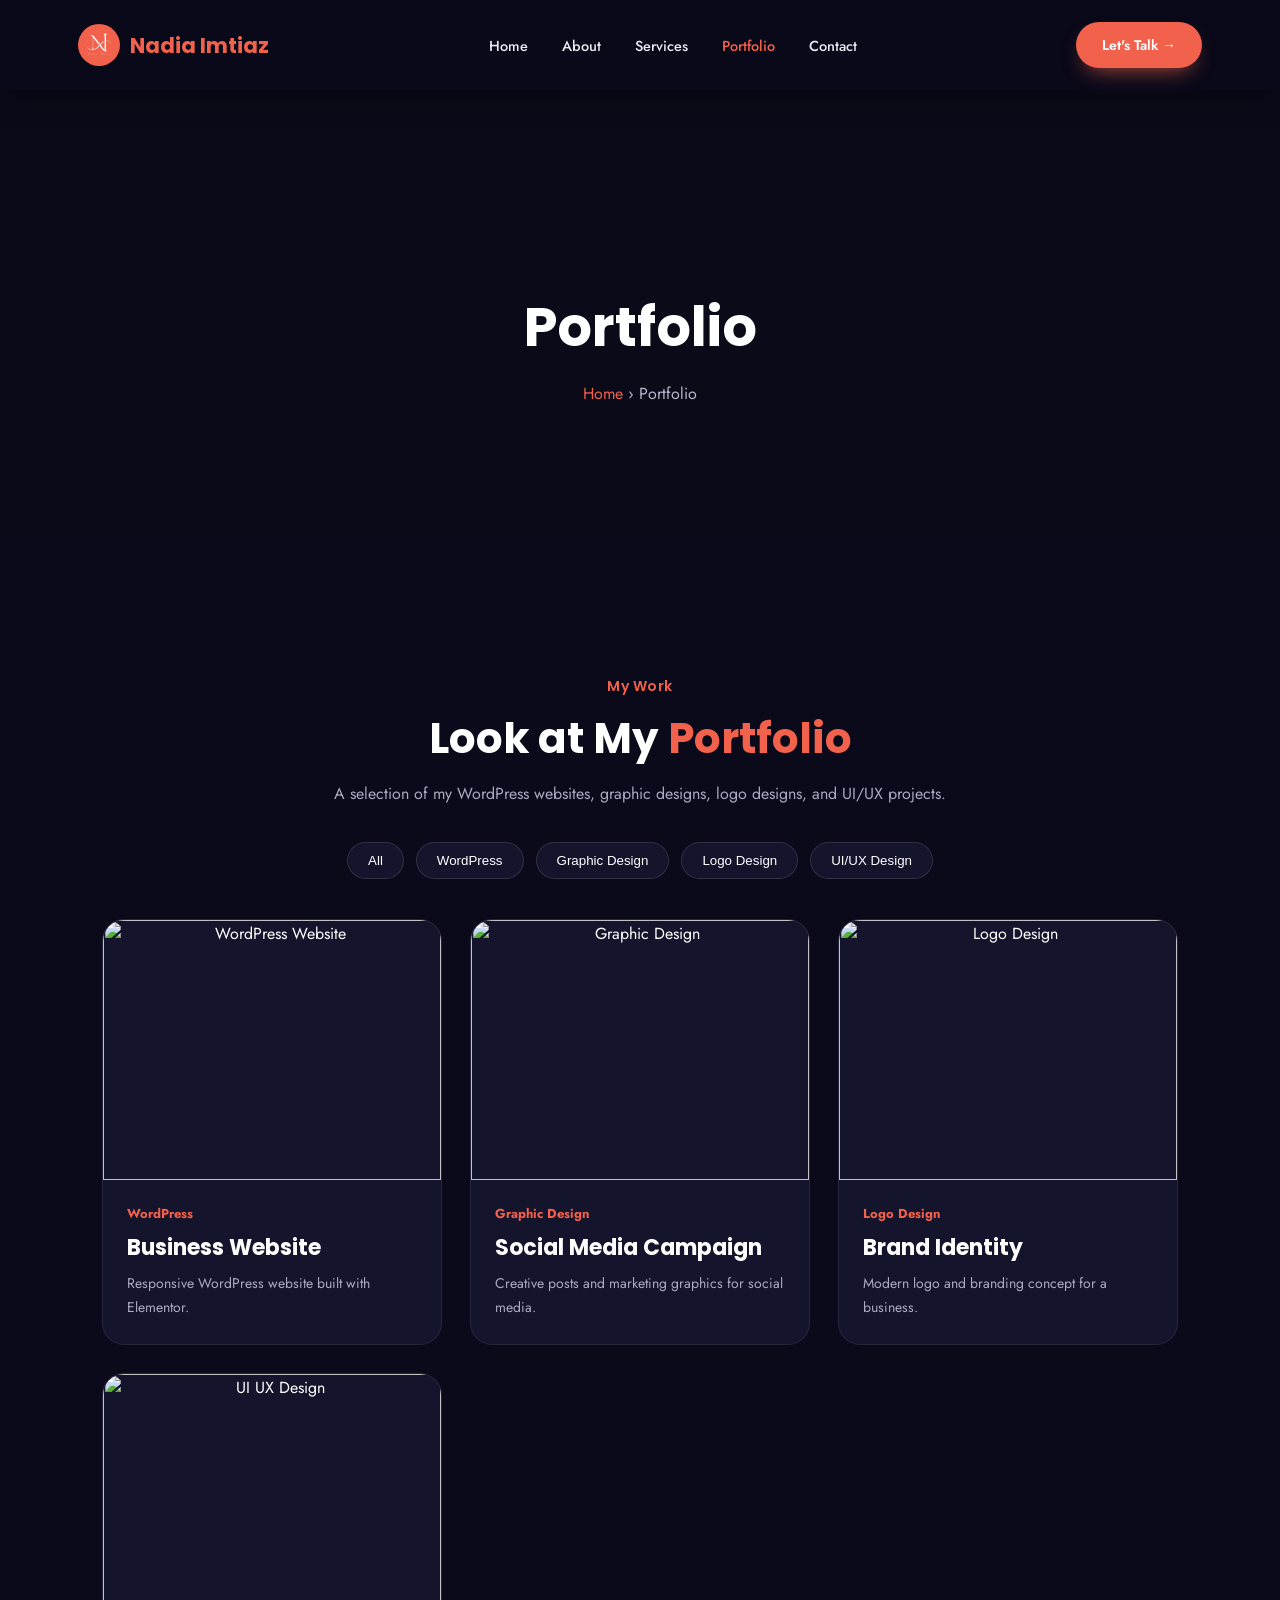
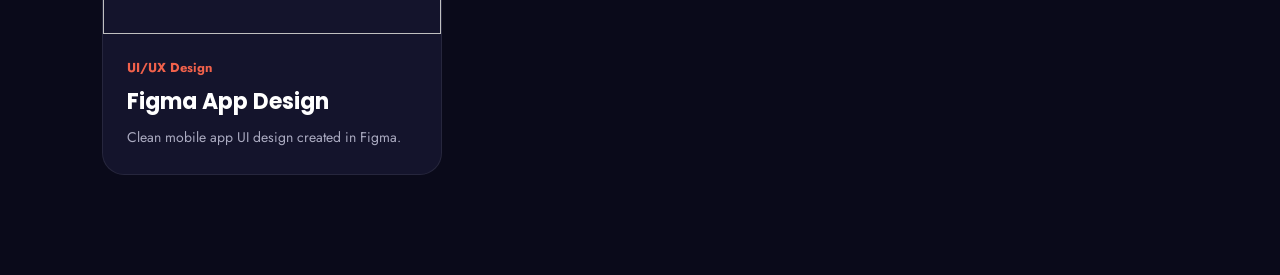
==== portfolio.html @ 52ce72e1 "Add files via upload" ====
<html lang="en">
<head>
   <meta charset="UTF-8">
  <meta name="viewport" content="width=device-width, initial-scale=1.0">
  <title>Nadia Imtiaz — Portfolio</title>

  <link rel="preconnect" href="https://fonts.googleapis.com">
  <link href="https://fonts.googleapis.com/css2?family=Poppins:wght@400;500;600;700;800&family=Jost:wght@400;500;600&display=swap" rel="stylesheet">
  <link rel="stylesheet" href="https://cdnjs.cloudflare.com/ajax/libs/font-awesome/6.5.2/css/all.min.css">
  <link rel="stylesheet" href="style.css">
  
</head>

<body>


<header id="siteHeader">
  <div class="wrap">
    <nav>
      <div class="brand"><div class="brand-badge"><img class="fill-img" src="logo.png" alt="Nadia Imtiaz logo"></div><div class="brand-name">Nadia Imtiaz</div></div>
      <ul class="navlinks">
        <li><a href="index.html#home">Home</a></li>
        <li><a href="index.html#about">About</a></li>
        <li><a href="index.html">Services</a></li>
        <li><a href="portfolio.html" class="active">Portfolio</a></li>
        <li><a href="index.html#contact">Contact</a></li>
        </ul>

        <a class="talk-btn" href="index.html#contact">Let's Talk →</a>
    </nav>
  </div>
</header>


<section class="portfolio-hero">
    <div class="hero-overlay">
        <h1>Portfolio</h1>
        <p>
            <a href="index.html">Home</a>            <span>›</span>
            Portfolio
        </p>
    </div>
</section>

<section class="portfolio-page">
  <span class="sec-tag">My Work</span>
  <h2>Look at My <span>Portfolio</span></h2>
  <p class="portfolio-desc">
    A selection of my WordPress websites, graphic designs, logo designs, and UI/UX projects.
  </p>

  <div class="filter-buttons">
    <button>All</button>
    <button>WordPress</button>
    <button>Graphic Design</button>
    <button>Logo Design</button>
    <button>UI/UX Design</button>
  </div>

  <div class="portfolio-grid">

    <div class="portfolio-card">
      <img src="project1.jpg" alt="WordPress Website">
      <div class="portfolio-info">
        <span>WordPress</span>
        <h3>Business Website</h3>
        <p>Responsive WordPress website built with Elementor.</p>
      </div>
    </div>

    <div class="portfolio-card">
      <img src="project2.jpg" alt="Graphic Design">
      <div class="portfolio-info">
        <span>Graphic Design</span>
        <h3>Social Media Campaign</h3>
        <p>Creative posts and marketing graphics for social media.</p>
      </div>
    </div>

    <div class="portfolio-card">
      <img src="images/project3.jpg" alt="Logo Design">
      <div class="portfolio-info">
        <span>Logo Design</span>
        <h3>Brand Identity</h3>
        <p>Modern logo and branding concept for a business.</p>
      </div>
    </div>

    <div class="portfolio-card">
      <img src="images/project4.jpg" alt="UI UX Design">
      <div class="portfolio-info">
        <span>UI/UX Design</span>
        <h3>Figma App Design</h3>
        <p>Clean mobile app UI design created in Figma.</p>
      </div>
    </div>

  </div>
</section>


</body>
</html>
---- style.css ----
:root{
    --dark:#0a0a1a;
    --dark-2:#12122a;
    --card:#14142c;
    --light:#fbfbfb;
    --accent:#f1614b;
    --accent-2:#ff8a6f;
    --ink:#171726;
    --muted:#9a9aab;
    --muted-2:#8f8fa1;
    --line:rgba(255,255,255,.08);
  }
  *{box-sizing:border-box; margin:0; padding:0;}
  html{scroll-behavior:smooth;}
  body{ font-family:'Jost', sans-serif; color:#fff; background:var(--dark); overflow-x:hidden; }
  h1,h2,h3,h4{ font-family:'Poppins', sans-serif; }
  a{ text-decoration:none; color:inherit; }
  ul{ list-style:none; }
  img{ max-width:100%; display:block; }
  /* ===== Real image helpers =====
     Add this class to any <img> that should fully fill its (circle/box) container.
     Works for photos: hero, about, why-hire-me, portfolio cards, service thumbs. */
  .fill-img{ position:absolute; inset:0; width:100%; height:100%; object-fit:cover; border-radius:inherit; z-index:1; }
  /* Use this class for small logos (keeps the whole logo visible, no cropping). */
  .logo-img{ width:100%; height:100%; object-fit:contain; border-radius:inherit; }
  .wrap{ max-width:1180px; margin:0 auto; padding:0 28px; }
  .center{ text-align:center; margin-left:auto; margin-right:auto; }
  .eyebrow-pill{
    display:inline-block; border:1px solid var(--accent); color:var(--accent);
    font-size:13px; font-weight:600; padding:6px 18px; border-radius:20px; margin-bottom:16px;
  }
  .sec-tag{ color:var(--accent); font-family:'Poppins',sans-serif; font-weight:600; font-size:14px; letter-spacing:.04em; margin-bottom:10px; display:block; }
  .sec-title{ font-size:clamp(26px,3.4vw,36px); font-weight:700; margin-bottom:16px; }
  .sec-title .accent{ color:var(--accent); }
  .sec-desc{ color:var(--muted); font-size:15px; line-height:1.8; max-width:560px; margin:0 auto 50px; }
  .reveal{ opacity:0; transform:translateY(26px); transition:opacity .6s ease, transform .6s ease; }
  .reveal.in{ opacity:1; transform:translateY(0); }
  section{ padding:96px 0; }

  /* HEADER */
  header{ position:fixed; top:0; left:0; right:0; z-index:100; padding:22px 0; transition:.3s; }
  header.scrolled{ background:rgba(10,10,26,.92); backdrop-filter:blur(10px); padding:14px 0; box-shadow:0 8px 26px -14px rgba(0,0,0,.5); }
  nav{ display:flex; align-items:center; justify-content:space-between; }
  .brand{ display:flex; align-items:center; gap:10px; }
  .brand-badge{
    width:42px; height:42px; border-radius:50%; background:var(--accent); color:#fff;
    display:flex; align-items:center; justify-content:center; font-family:'Poppins',sans-serif; font-weight:700; font-size:15px;
    position:relative; overflow:hidden; flex-shrink:0;
  }
  .brand-name{ font-family:'Poppins',sans-serif; font-weight:700; font-size:21px; color:var(--accent); }
  .navlinks{ display:flex; gap:34px; }
  .navlinks a{ font-size:14.5px; font-weight:500; color:#e9e9f0; position:relative; padding-bottom:4px; }
  .navlinks a.active{ color:var(--accent); }
  .talk-btn{
    background:var(--accent); color:#fff; padding:13px 26px; border-radius:26px; font-weight:600; font-size:14px;
    box-shadow:0 10px 22px -10px rgba(241,97,75,.8); transition:.2s;
  }
  .talk-btn:hover{ transform:translateY(-2px); }

  /* HERO */
  .hero{ background:radial-gradient(circle at 80% 25%, #1c1c40 0%, var(--dark) 55%); padding:170px 0 60px; position:relative; overflow:hidden; }
  .hero-grid{ display:grid; grid-template-columns:1fr 0.95fr; gap:30px; align-items:center; }
  .hero-tag{
    display:inline-flex; align-items:center; gap:6px; border:1px solid #33334f; color:#fff; font-weight:600;
    font-size:13.5px; padding:8px 18px; border-radius:22px; margin-bottom:20px;
  }
  h1.hero-title{ font-size:clamp(36px,5vw,54px); font-weight:700; line-height:1.15; margin-bottom:18px; }
  h1.hero-title .accent{ color:var(--accent); }

  .typing-text{
    display:inline-block;
    font-size:0.72em;
    font-weight:700;
    color:#fff;
    margin-top:10px;
    min-height:80px;
}

#changing-text{
    border-right:3px solid #f1614b;
    white-space:nowrap;
    overflow:hidden;
}

@keyframes blink{
    50%{
        border-color:transparent;
    }
}




  .hero-desc{ color:var(--muted); font-size:15.5px; line-height:1.85; max-width:440px; margin-bottom:30px; }
  .hero-actions{ display:flex; gap:16px; align-items:center; }
  .btn-solid{
    background:var(--accent); color:#fff; padding:15px 30px; border-radius:26px; font-weight:600; font-size:14.5px;
    box-shadow:0 12px 26px -10px rgba(241,97,75,.8); transition:.2s;
  }
  .btn-solid:hover{ transform:translateY(-3px); }
  .btn-ghost{ color:#fff; font-weight:600; font-size:14.5px; border-bottom:2px solid var(--accent); padding-bottom:4px; }

  .hero-photo{ position:relative; display:flex; justify-content:center; }
  .ring{
    width:400px; height:400px; border-radius:50%; border:1px dashed rgba(241,97,75,.4);
    position:absolute; animation:spin 30s linear infinite;
  }
  @keyframes spin{ to{ transform:rotate(360deg);} }
  .avatar-circle{
    width:340px; height:340px; border-radius:50%; background:linear-gradient(160deg,#1e1e3f,#2a2a55);
    display:flex; align-items:center; justify-content:center; position:relative; z-index:2;
    box-shadow:inset 0 0 0 6px rgba(241,97,75,.15);
  }
  .avatar-circle .initials{ font-family:'Poppins',sans-serif; font-size:110px; font-weight:800; color:var(--accent); }
  .rating-card{
    position:absolute; top:14px; right:6px; background:#fff; color:var(--ink); border-radius:12px;
    padding:12px 18px; box-shadow:0 16px 34px -14px rgba(0,0,0,.5); z-index:3; animation:floaty 4s ease-in-out infinite;
  }
  @keyframes floaty{ 0%,100%{transform:translateY(0);} 50%{transform:translateY(-12px);} }
  .rating-card .stars{ color:var(--accent); font-size:13px; margin-bottom:4px; letter-spacing:2px; }
  .rating-card b{ font-family:'Poppins',sans-serif; font-size:14px; display:block; }
  .rating-card span{ font-size:11.5px; color:var(--muted-2); }
  .dot{ position:absolute; border-radius:50%; }
  .dot.d1{ width:16px; height:16px; background:#7c5cfc; top:40px; left:10px; }
  .dot.d2{ width:22px; height:22px; background:#3ccbea; bottom:70px; right:0; }
  .dot.d3{ width:14px; height:14px; background:#ffb35a; bottom:10px; left:40px; }

  /* TOOLS STRIP */
  .tools-strip{ border-top:1px solid var(--line); border-bottom:1px solid var(--line); padding:34px 0; margin-top:40px; }
  .tools-row{ display:flex; justify-content:space-between; align-items:center; flex-wrap:wrap; gap:24px; opacity:.75; }
  .tools-row div{ font-family:'Poppins',sans-serif; font-weight:600; font-size:15px; color:#c9c9d8; letter-spacing:.02em; }

#changing-text{
    animation:blink .8s infinite;
}



  /* ABOUT */
  .about-grid{ display:grid; grid-template-columns:0.85fr 1.15fr; gap:70px; align-items:center; }
  .about-photo-wrap{ position:relative; }
  .about-circle{
    width:100%; aspect-ratio:1/1; border-radius:50%; border:6px solid var(--accent);
    background:linear-gradient(160deg,#1e1e3f,#25254a); display:flex; align-items:center; justify-content:center;
    overflow:hidden; position:relative; z-index:2;
  }
  .about-circle .initials{ font-family:'Poppins',sans-serif; font-size:96px; font-weight:800; color:var(--accent); }
  .blob-shape{ position:absolute; border-radius:50%; z-index:1; }
  .blob-shape.b1{ width:90px; height:90px; background:var(--accent); top:-10px; left:-20px; }
  .blob-shape.b2{ width:70px; height:70px; background:#ffb35a; bottom:20px; right:-20px; opacity:.9; }
  .about-badge-tag{ display:inline-block; border:1px solid var(--accent); color:var(--accent); font-size:13px; font-weight:600; padding:6px 16px; border-radius:18px; margin-bottom:18px; }
  .about-info-grid{ display:grid; grid-template-columns:1fr 1fr; gap:20px 30px; background:var(--card); border:1px solid var(--line); border-radius:14px; padding:28px; margin:28px 0; }
  .about-info-grid div span{ display:block; color:var(--accent); font-size:12.5px; font-weight:600; text-transform:uppercase; letter-spacing:.05em; margin-bottom:6px; }
  .about-info-grid div b{ font-family:'Poppins',sans-serif; font-size:15px; font-weight:500; }
  .about-btns{ display:flex; gap:16px; flex-wrap:wrap; }
  .btn-outline-sm{
    border:1.5px solid #33334f; color:#fff; padding:13px 24px; border-radius:26px; font-weight:600; font-size:13.5px; transition:.2s;
  }
  .btn-outline-sm:hover{ border-color:var(--accent); background:rgba(241,97,75,.08); }

  /* SERVICES */
  .service-grid{ display:grid; grid-template-columns:repeat(4,1fr); gap:24px; }
  .service-card{ background:var(--card); border:1px solid var(--line); border-radius:16px; overflow:hidden; transition:transform .25s, border-color .25s; }
  .service-card:hover{ transform:translateY(-8px); border-color:var(--accent); }
  .service-thumb{ height:150px; display:flex; align-items:center; justify-content:center; font-size:34px; position:relative; overflow:hidden; }
  .service-thumb.t1{ background:linear-gradient(140deg,#2a2a55,#f1614b44); }
  .service-thumb.t2{ background:linear-gradient(140deg,#1e1e3f,#7c5cfc44); }
  .service-thumb.t3{ background:linear-gradient(140deg,#25254a,#3ccbea33); }
  .service-thumb.t4{ background:linear-gradient(140deg,#1e1e3f,#ffb35a33); }
  .service-arrow{
    position:absolute; bottom:-18px; right:18px; width:38px; height:38px; border-radius:50%; background:var(--accent);
    color:#fff; display:flex; align-items:center; justify-content:center; font-size:15px; box-shadow:0 10px 20px -8px rgba(241,97,75,.8);
  }
  .service-body{ padding:26px 22px 22px; }
  .service-body h4{ font-size:16.5px; margin-bottom:8px; }
  .service-body p{ font-size:13.5px; color:var(--muted); line-height:1.7; }

  /* WHY HIRE ME */
  .why-grid{ display:grid; grid-template-columns:1.1fr 0.9fr; gap:60px; align-items:center; }
  .why-grid p{ color:var(--muted); font-size:15px; line-height:1.85; margin-bottom:26px; max-width:480px; }
  .why-stats{ display:grid; grid-template-columns:repeat(3,1fr); gap:0; margin-bottom:30px; max-width:480px; }
  .why-stat{ text-align:left; padding-right:20px; }
  .why-stat b{ font-family:'Poppins',sans-serif; font-size:32px; color:var(--accent); display:block; }
  .why-stat span{ font-size:12.5px; color:var(--muted); }
  .why-photo{ width:100%; aspect-ratio:1/1; border-radius:50%; border:6px solid var(--accent); background:linear-gradient(160deg,#1e1e3f,#25254a); display:flex; align-items:center; justify-content:center; position:relative; overflow:hidden; }
  .why-photo .initials{ font-family:'Poppins',sans-serif; font-size:90px; font-weight:800; color:var(--accent); }

  /* SKILLS */
  .skill-grid{ display:grid; grid-template-columns:repeat(4,1fr); gap:22px; }
  .skill-card{ background:var(--card); border:1px solid var(--line); border-radius:14px; padding:26px 22px; text-align:center; transition:.25s; }
  .skill-card:hover{ border-color:var(--accent); transform:translateY(-6px); }
  .skill-icon{ width:52px; height:52px; border-radius:14px; margin:0 auto 14px; display:flex; align-items:center; justify-content:center; font-size:22px; font-family:'Poppins',sans-serif; font-weight:700; }
  .skill-card h5{ font-size:15px; margin-bottom:12px; font-weight:600; font-family:'Poppins',sans-serif; }
  .bar-track{ height:8px; border-radius:6px; background:#25253f; overflow:hidden; position:relative; }
  .bar-fill{ height:100%; background:linear-gradient(90deg,var(--accent),var(--accent-2)); width:0; border-radius:6px; transition:width 1.2s ease; }
  .bar-pct{ font-size:12px; color:var(--muted); margin-top:8px; display:block; }

 /* UNIQUE PROCESS TIMELINE */
.process-section{
  position:relative;
  overflow:hidden;
}

.process-timeline{
  position:relative;
  max-width:900px;
  margin:20px auto 0;
  padding:20px 0;
}

.process-timeline::before{
  content:"";
  position:absolute;
  top:30px;
  bottom:30px;
  left:50%;
  width:2px;
  background:linear-gradient(
    to bottom,
    transparent,
    var(--accent),
    #7c5cfc,
    #3ccbea,
    #ffb35a,
    transparent
  );
  transform:translateX(-50%);
  opacity:.7;
}

.process-item{
  position:relative;
  width:50%;
  padding:18px 38px;
}

.process-item.left{
  left:0;
  text-align:right;
}

.process-item.right{
  left:50%;
}

.process-item::before{
  content:"";
  position:absolute;
  top:50%;
  width:16px;
  height:16px;
  border-radius:50%;
  background:var(--accent);
  border:4px solid var(--dark);
  box-shadow:0 0 0 4px rgba(241,97,75,.22);
  transform:translateY(-50%);
  z-index:2;
}

.process-item.left::before{
  right:-8px;
}

.process-item.right::before{
  left:-8px;
}

.process-card{
  position:relative;
  background:linear-gradient(145deg, rgba(255,255,255,.06), rgba(255,255,255,.025));
  border:1px solid rgba(255,255,255,.09);
  border-radius:20px;
  padding:28px;
  display:flex;
  gap:18px;
  align-items:flex-start;
  box-shadow:0 18px 50px rgba(0,0,0,.22);
  transition:.35s ease;
}

.process-item.left .process-card{
  flex-direction:row-reverse;
}

.process-card:hover{
  transform:translateY(-8px) scale(1.02);
  border-color:var(--accent);
  box-shadow:0 22px 60px rgba(241,97,75,.18);
}

.process-number{
  width:58px;
  height:58px;
  border-radius:18px;
  background:rgba(241,97,75,.12);
  border:1px solid rgba(241,97,75,.55);
  color:var(--accent);
  display:flex;
  align-items:center;
  justify-content:center;
  font-family:'Poppins',sans-serif;
  font-weight:800;
  font-size:20px;
  flex-shrink:0;
}

.process-card h4{
  font-size:19px;
  margin-bottom:7px;
}

.process-card p{
  color:var(--muted);
  font-size:14px;
  line-height:1.7;
}

@media(max-width:768px){
  .process-timeline::before{
    left:18px;
  }

  .process-item,
  .process-item.left,
  .process-item.right{
    width:100%;
    left:0;
    text-align:left;
    padding:14px 0 14px 48px;
  }

  .process-item.left .process-card{
    flex-direction:row;
  }

  .process-item.left::before,
  .process-item.right::before{
    left:10px;
    right:auto;
  }

  .process-card{
    padding:22px;
  }
}

  /* PORTFOLIO */
  .work-grid{ display:grid; grid-template-columns:repeat(3,1fr); gap:24px; }
  .work-card{ border-radius:16px; overflow:hidden; position:relative; aspect-ratio:4/3.3; display:flex; flex-direction:column; justify-content:flex-end; padding:24px; transition:transform .3s; }
  .work-card:hover{ transform:translateY(-8px); }
  .work-bg{ position:absolute; inset:0; }
  .work-card.w1 .work-bg{ background:linear-gradient(150deg,#1e1e3f,#f1614b55); }
  .work-card.w2 .work-bg{ background:linear-gradient(150deg,#1a1a3a,#7c5cfc55); }
  .work-card.w3 .work-bg{ background:linear-gradient(150deg,#1e1e3f,#3ccb7f44); }
  .work-card.w4 .work-bg{ background:linear-gradient(150deg,#1a1a3a,#ffb35a44); }
  .work-card.w5 .work-bg{ background:linear-gradient(150deg,#1e1e3f,#f1614b33); }
  .work-card.w6 .work-bg{ background:linear-gradient(150deg,#1a1a3a,#3ccbea33); }
  .work-tag{ font-family:'Poppins',sans-serif; font-size:11px; color:var(--accent-2); text-transform:uppercase; letter-spacing:.08em; margin-bottom:8px; position:relative; }
  .work-card h4{ font-size:18.5px; position:relative; }
  .work-arrow{ position:absolute; top:20px; right:20px; width:36px; height:36px; border-radius:50%; background:rgba(255,255,255,.12); display:flex; align-items:center; justify-content:center; font-size:14px; transition:.2s; }
  .work-card:hover .work-arrow{ background:var(--accent); transform:rotate(45deg); }

  /* CERTIFICATIONS (replaces testimonials) */
  .cert-grid{ display:grid; grid-template-columns:repeat(2,1fr); gap:24px; max-width:820px; margin:0 auto; }
  .cert-card{ background:var(--card); border:1px solid var(--line); border-radius:16px; padding:30px; position:relative; }
  .cert-quote{ position:absolute; top:24px; right:26px; font-size:30px; color:var(--accent); font-family:'Poppins',sans-serif; opacity:.5; }
  .cert-card h4{ font-size:16.5px; margin-bottom:10px; padding-right:30px; }
  .cert-card p{ font-size:13.5px; color:var(--muted); line-height:1.7; margin-bottom:14px; }
  .cert-issuer{ display:flex; align-items:center; gap:10px; }
  .cert-avatar{ width:36px; height:36px; border-radius:50%; background:var(--accent); display:flex; align-items:center; justify-content:center; font-family:'Poppins',sans-serif; font-weight:700; font-size:13px; position:relative; overflow:hidden; flex-shrink:0; }
  .cert-issuer b{ font-size:13.5px; display:block; }
  .cert-issuer span{ font-size:11.5px; color:var(--muted); }

.contact-section{

padding:120px 0;

background:#0f1020;

}

.container{

width:90%;

max-width:1200px;

margin:auto;

}

.section-tag{

color:#ff6b4a;

font-weight:600;

letter-spacing:1px;

text-transform:uppercase;

}

.section-title{

font-size:52px;

margin:15px 0;

color:#fff;

}

.section-title span{

color:#ff6b4a;

}

.section-desc{

max-width:650px;

color:#a8a8c0;

line-height:1.8;

margin-bottom:60px;

}

.contact-grid{

display:grid;

grid-template-columns:repeat(auto-fit,minmax(280px,1fr));

gap:30px;

}

.contact-card{

background:#18182f;

padding:40px 30px;

border-radius:20px;

text-align:center;

transition:.4s;

border:1px solid rgba(255,255,255,.08);

}

.contact-card:hover{

transform:translateY(-10px);

border-color:#ff6b4a;

box-shadow:0 15px 40px rgba(255,107,74,.25);

}

.icon{

font-size:45px;

margin-bottom:20px;

}

.contact-card h3{

color:#fff;

margin-bottom:12px;

font-size:24px;

}

.contact-card p{

color:#b8b8d2;

margin-bottom:25px;

}

.contact-btn{

display:inline-block;

padding:12px 28px;

border-radius:50px;

background:#ff6b4a;

color:#fff;

text-decoration:none;

font-weight:600;

transition:.3s;

}

.contact-btn:hover{

background:#fff;

color:#111;

}

.cv-download-card{
  max-width:760px;
  margin:50px auto 0;
  padding:24px 28px;
  border-radius:24px;
  background:linear-gradient(135deg, rgba(255,255,255,.08), rgba(255,255,255,.03));
  border:1px solid rgba(255,255,255,.12);
  display:flex;
  align-items:center;
  justify-content:space-between;
  gap:22px;
  box-shadow:0 20px 55px rgba(0,0,0,.25);
}

.cv-icon{
  width:68px;
  height:68px;
  border-radius:20px;
  background:linear-gradient(135deg,#f1614b,#ff8a6f);
  display:flex;
  align-items:center;
  justify-content:center;
  flex-shrink:0;
  box-shadow:0 12px 30px rgba(241,97,75,.35);
}

.cv-icon i{
  font-size:28px;
  color:#fff;
}

.cv-content{
  flex:1;
}

.cv-content h3{
  font-size:22px;
  color:#fff;
  margin-bottom:6px;
}

.cv-content p{
  color:var(--muted);
  font-size:14px;
  line-height:1.6;
}

.cv-download-btn{
  display:inline-flex;
  align-items:center;
  gap:10px;
  padding:14px 26px;
  border-radius:50px;
  background:#f1614b;
  color:#fff;
  font-weight:600;
  text-decoration:none;
  transition:.3s ease;
  white-space:nowrap;
}

.cv-download-btn:hover{
  transform:translateY(-4px);
  background:#ff8a6f;
  box-shadow:0 14px 35px rgba(241,97,75,.35);
}

@media(max-width:700px){
  .cv-download-card{
    flex-direction:column;
    text-align:center;
  }

  .cv-download-btn{
    width:100%;
    justify-content:center;
  }
}



  /* FOOTER */
  footer{ background:var(--dark-2); padding:70px 0 0; margin-top:40px; }
  .footer-grid{ display:grid; grid-template-columns:1.3fr .8fr .9fr 1fr; gap:40px; padding-bottom:44px; border-bottom:1px solid var(--line); }
  .footer-col p{ font-size:13.5px; line-height:1.8; color:var(--muted); margin:14px 0 18px; }
  .footer-social{ display:flex; gap:10px; }
  .footer-social a{ width:34px; height:34px; border-radius:50%; border:1px solid #2c2c46; display:flex; align-items:center; justify-content:center; font-size:12.5px; transition:.2s; }
  .footer-social a:hover{ background:var(--accent); border-color:var(--accent); }
  .footer-col h5{ font-size:15px; margin-bottom:20px; }
  .footer-col ul li{ margin-bottom:12px; font-size:13.5px; }
  .footer-col ul li a{ color:var(--muted); transition:.2s; }
  .footer-col ul li a:hover{ color:var(--accent); }
  .footer-contact li{ display:flex; gap:10px; font-size:13.5px; color:var(--muted); margin-bottom:14px; }
  .footer-contact span{ color:var(--accent); }
  .footer-bottom{ display:flex; justify-content:space-between; padding:22px 0; font-size:12.5px; color:#6f6f82; flex-wrap:wrap; gap:10px; }

  @media (max-width:980px){
    .navlinks{ display:none; }
    .hero-grid{ grid-template-columns:1fr; }
    .hero-photo{ order:-1; margin-bottom:20px; }
    .about-grid{ grid-template-columns:1fr; gap:60px; }
    .why-grid{ grid-template-columns:1fr; gap:40px; }
    .why-photo{ max-width:320px; margin:0 auto; }
    .service-grid{ grid-template-columns:1fr 1fr; }
    .skill-grid{ grid-template-columns:1fr 1fr; }
    .work-grid{ grid-template-columns:1fr 1fr; }
    .cert-grid{ grid-template-columns:1fr; }
    .process-step:nth-child(2){ margin-left:30px; }
    .process-step:nth-child(3){ margin-left:0; }
    .footer-grid{ grid-template-columns:1fr 1fr; }
  }
  @media (max-width:600px){
    .service-grid, .skill-grid, .work-grid, .footer-grid{ grid-template-columns:1fr; }
    .about-info-grid{ grid-template-columns:1fr; }
    .tools-row{ justify-content:center; }
  }



  .portfolio-hero{
  padding:160px 20px 90px;
  text-align:center;
  background:
  linear-gradient(rgba(10,10,26,.82),rgba(10,10,26,.92)),
  url("images/portfolio-bg.jpg");
  background-size:cover;
  background-position:center;
}

.portfolio-hero h1{
  font-size:54px;
  color:#fff;
  margin-bottom:14px;
}

.portfolio-hero p{
  color:#b8b8d2;
}

.portfolio-hero a{
  color:#f1614b;
}

.portfolio-page{
  padding:100px 8%;
  background:#0a0a1a;
  text-align:center;
}

.portfolio-page h2{
  font-size:42px;
  color:#fff;
  margin:10px 0;
}

.portfolio-page h2 span{
  color:#f1614b;
}

.portfolio-desc{
  max-width:650px;
  margin:0 auto 35px;
  color:#aaaac0;
  line-height:1.7;
}

.filter-buttons{
  display:flex;
  justify-content:center;
  gap:12px;
  flex-wrap:wrap;
  margin-bottom:40px;
}

.filter-buttons button{
  padding:10px 20px;
  border-radius:30px;
  border:1px solid rgba(255,255,255,.12);
  background:#14142c;
  color:#fff;
  cursor:pointer;
}

.filter-buttons button:hover{
  background:#f1614b;
}

.portfolio-grid{
  display:grid;
  grid-template-columns:repeat(auto-fit,minmax(280px,1fr));
  gap:28px;
}

.portfolio-card{
  position:relative;
  overflow:hidden;
  border-radius:22px;
  background:#14142c;
  border:1px solid rgba(255,255,255,.08);
}

.portfolio-card img{
  width:100%;
  height:260px;
  object-fit:cover;
  transition:.4s;
}

.portfolio-info{
  padding:24px;
  text-align:left;
}

.portfolio-info span{
  color:#f1614b;
  font-size:13px;
  font-weight:700;
}

.portfolio-info h3{
  color:#fff;
  margin:8px 0;
  font-size:22px;
}

.portfolio-info p{
  color:#aaaac0;
  font-size:14px;
  line-height:1.7;
}

.portfolio-card:hover img{
  transform:scale(1.08);
}


.portfolio-hero{
    width:100%;
    height:450px;

    background-image:
    linear-gradient(rgba(10,10,25,.75),rgba(10,10,25,.75)),
    url("./img/portfolio-bg.png");

    background-size:cover;
    background-position:center;
    background-repeat:no-repeat;

    display:flex;
    align-items:center;
    justify-content:center;
    text-align:center;
}



/* Header fix for all pages */
header{
  background:rgba(10,10,26,0.96);
  backdrop-filter:blur(12px);
  -webkit-backdrop-filter:blur(12px);
  box-shadow:0 8px 30px rgba(0,0,0,.25);
}

/* Portfolio page top spacing */
.portfolio-page{
  padding-top:140px;
}

/* Portfolio hero spacing */
.portfolio-hero{
  margin-top:86px;
}
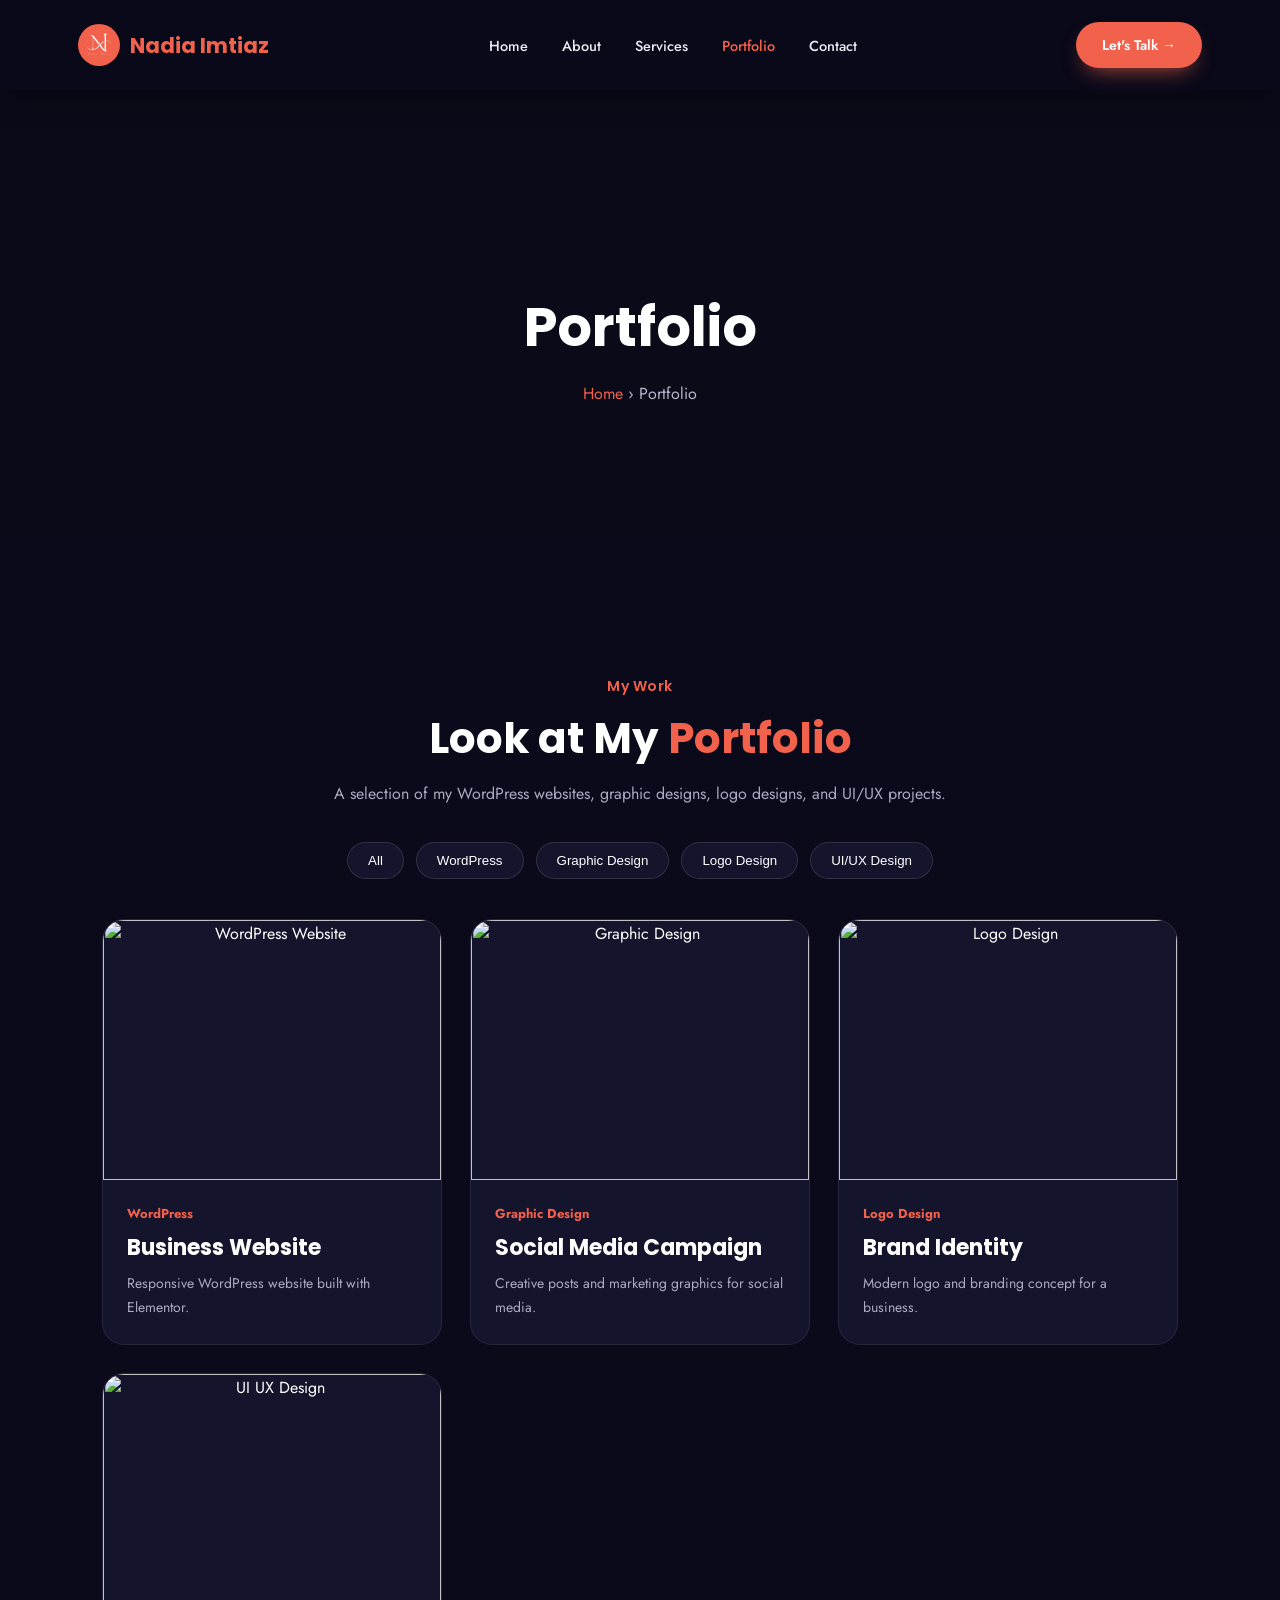
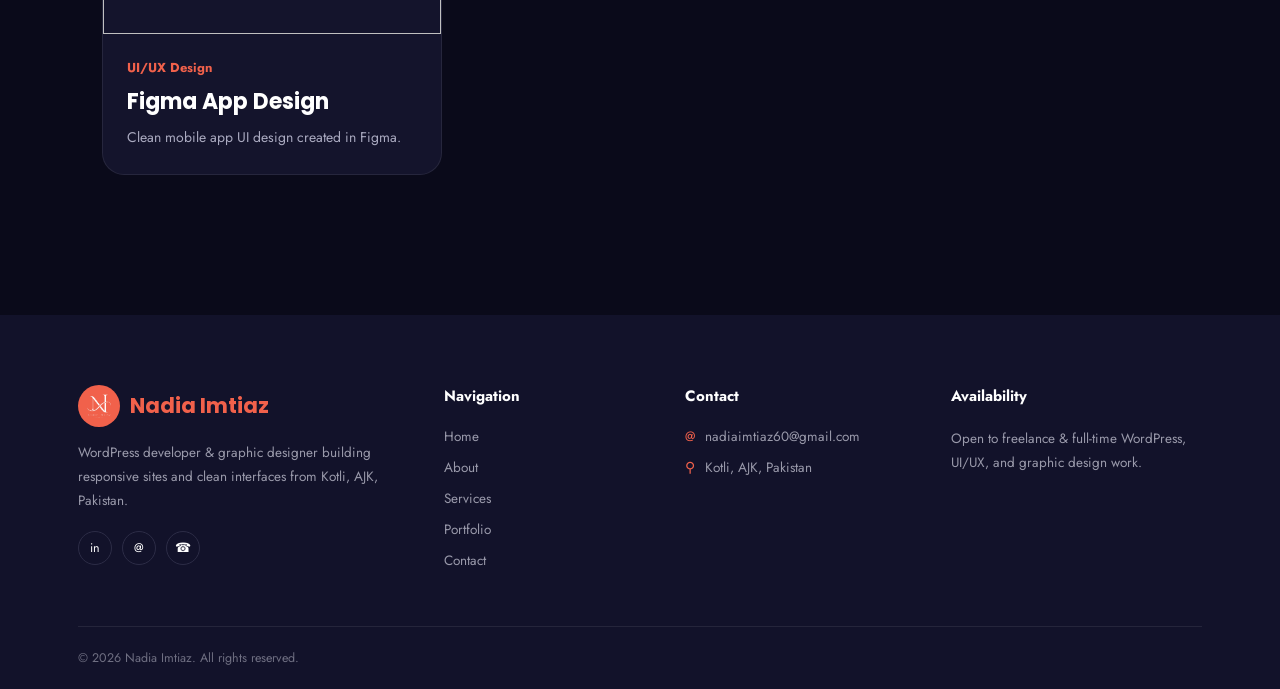
==== commit 2428832e: "Update portfolio.html" ====
--- a/portfolio.html
+++ b/portfolio.html
@@ -21,7 +21,7 @@
       <ul class="navlinks">
         <li><a href="index.html#home">Home</a></li>
         <li><a href="index.html#about">About</a></li>
-        <li><a href="index.html">Services</a></li>
+        <li><a href="index.html#services">Services</a></li>
         <li><a href="portfolio.html" class="active">Portfolio</a></li>
         <li><a href="index.html#contact">Contact</a></li>
         </ul>
@@ -99,5 +99,41 @@
 </section>
 
 
+
+<footer>
+  <div class="wrap">
+    <div class="footer-grid">
+      <div class="footer-col">
+        <div class="brand"><div class="brand-badge"><img class="fill-img" src="logo.png" alt="Nadia Imtiaz logo"></div><div class="brand-name">Nadia Imtiaz</div></div>
+        <p>WordPress developer &amp; graphic designer building responsive sites and clean interfaces from Kotli, AJK, Pakistan.</p>
+        <div class="footer-social">
+          <a href="https://linkedin.com/in/nadia-imtiaz" target="_blank" rel="noopener">in</a>
+          <a href="mailto:nadiaimtiaz60@gmail.com">@</a>
+          <a href="">☎</a>
+        </div>
+      </div>
+      <div class="footer-col">
+        <h5>Navigation</h5>
+        <ul><li><a href="index.html#home">Home</a></li><li><a href="index.html#about">About</a></li><li><a href="index.html#service">Services</a></li><li><a href="portfolio.html">Portfolio</a></li><li><a href="index.html#contact">Contact</a></li></ul>
+      </div>
+      <div class="footer-col">
+        <h5>Contact</h5>
+        <ul class="footer-contact">
+          <li><span>@</span> nadiaimtiaz60@gmail.com</li>
+          <li><span>⚲</span> Kotli, AJK, Pakistan</li>
+        </ul>
+      </div>
+      <div class="footer-col">
+        <h5>Availability</h5>
+        <p style="margin-top:0;">Open to freelance &amp; full-time WordPress, UI/UX, and graphic design work.</p>
+      </div>
+    </div>
+    <div class="footer-bottom">
+      <span>© 2026 Nadia Imtiaz. All rights reserved.</span>
+    </div>
+  </div>
+</footer>
+
+
 </body>
-</html>+</html>
